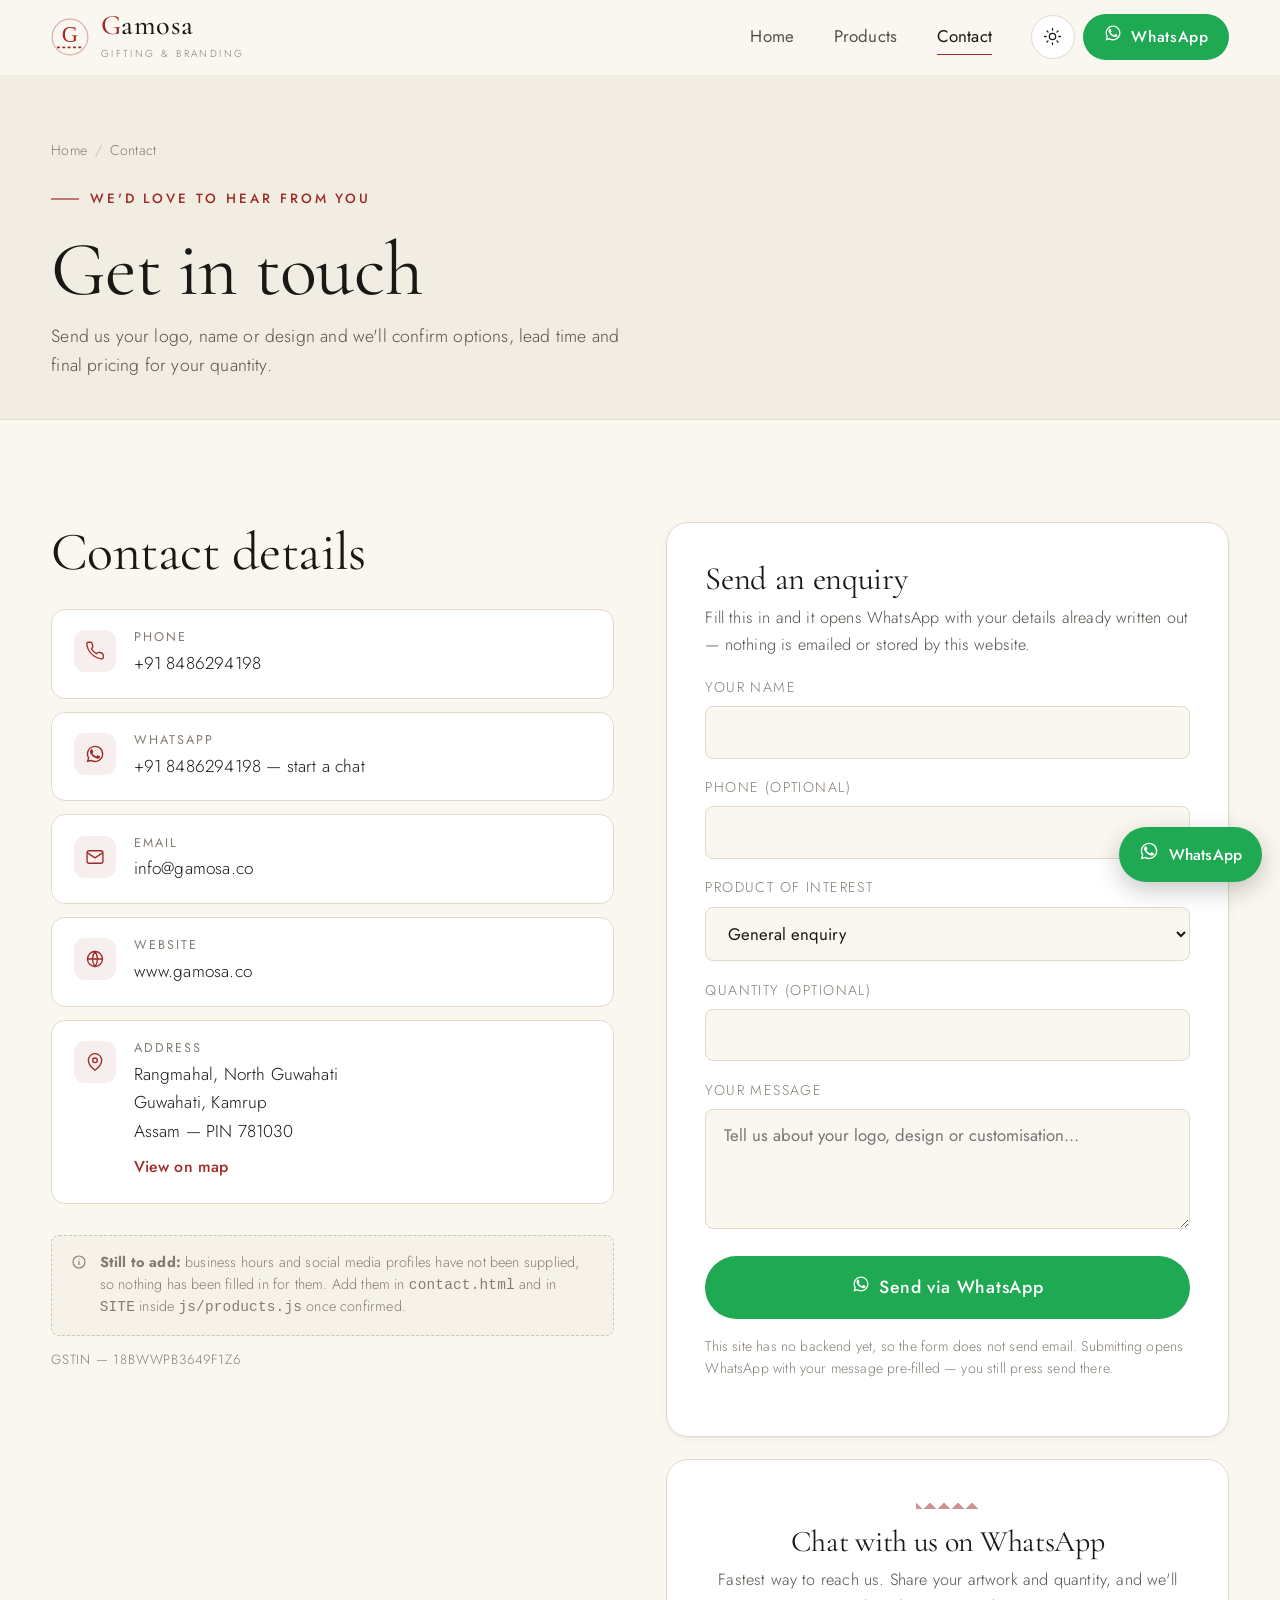
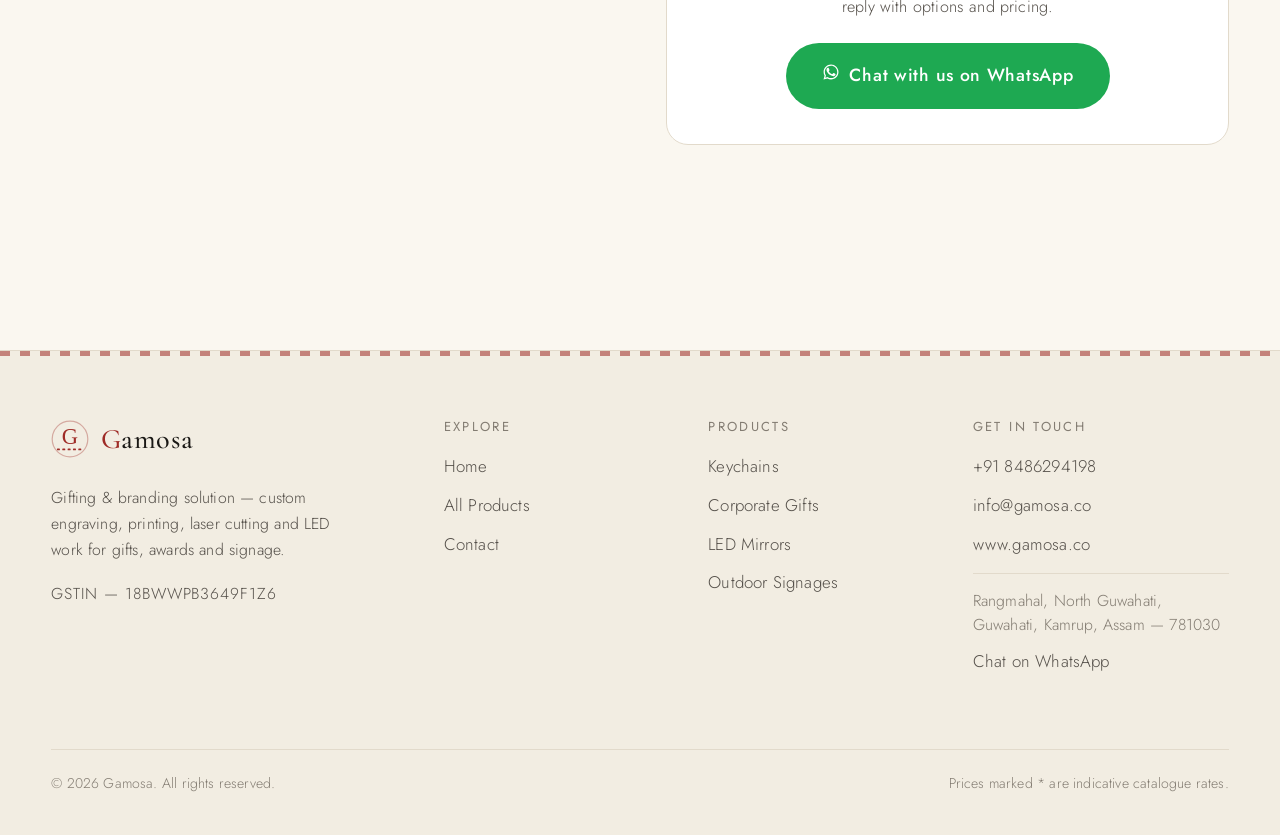
==== contact.html @ 013b4562 "Initial commit: Gamosa static website Static marketing site for Gamosa: home, products listing, prod" ====
<!DOCTYPE html>
<html lang="en" class="no-js">
<head>
<meta charset="utf-8">
<meta name="viewport" content="width=device-width, initial-scale=1, viewport-fit=cover">
<title>Contact Gamosa — North Guwahati, Assam | Order on WhatsApp</title>
<meta name="description" content="Contact Gamosa in Rangmahal, North Guwahati, Assam for custom gifting and branding — call +91 8486294198, email info@gamosa.co, or chat with us on WhatsApp for pricing and order details.">
<meta name="theme-color" content="#FAF7F0" media="(prefers-color-scheme: light)">
<meta name="theme-color" content="#121110" media="(prefers-color-scheme: dark)">
<link rel="canonical" href="https://www.gamosa.co/contact.html">

<meta property="og:type" content="website">
<meta property="og:site_name" content="Gamosa">
<meta property="og:title" content="Contact Gamosa — Order on WhatsApp">
<meta property="og:description" content="Call +91 8486294198, email info@gamosa.co, or chat with us on WhatsApp for custom gifting and branding orders.">
<meta property="og:url" content="https://www.gamosa.co/contact.html">
<meta property="og:image" content="https://www.gamosa.co/assets/images/branding/og-cover.svg">
<meta name="twitter:card" content="summary_large_image">
<meta name="twitter:title" content="Contact Gamosa — Order on WhatsApp">
<meta name="twitter:description" content="Call, email or WhatsApp Gamosa for custom gifting and branding orders.">

<link rel="icon" href="assets/images/branding/favicon.svg" type="image/svg+xml">
<link rel="preconnect" href="https://fonts.googleapis.com">
<link rel="preconnect" href="https://fonts.gstatic.com" crossorigin>
<link href="https://fonts.googleapis.com/css2?family=Cormorant+Garamond:ital,wght@0,300;0,400;0,500;0,600;1,400&family=Jost:wght@300;400;500&display=swap" rel="stylesheet">
<!-- Apply the saved theme before first paint to avoid a flash of the wrong palette -->
<script>
  try {
    var t = localStorage.getItem("gamosa-theme");
    if (!t) t = window.matchMedia("(prefers-color-scheme: dark)").matches ? "dark" : "light";
    document.documentElement.setAttribute("data-theme", t);
  } catch (e) { document.documentElement.setAttribute("data-theme", "light"); }
</script>
<link rel="stylesheet" href="css/style.css">
<link rel="stylesheet" href="css/animations.css">
<link rel="stylesheet" href="css/responsive.css">

<script type="application/ld+json">
{
  "@context": "https://schema.org",
  "@type": "LocalBusiness",
  "name": "Gamosa",
  "description": "Gifting and branding solution — custom engraving, printing, laser cutting and LED work for gifts, awards and signage.",
  "url": "https://www.gamosa.co/",
  "telephone": "+918486294198",
  "email": "info@gamosa.co",
  "founder": { "@type": "Person", "name": "Ujjal Moni Bordoloi" },
  "address": {
    "@type": "PostalAddress",
    "streetAddress": "Rangmahal, North Guwahati",
    "addressLocality": "Guwahati",
    "addressRegion": "Assam",
    "postalCode": "781030",
    "addressCountry": "IN"
  }
}
</script>
</head>
<body>
<a class="skip-link" href="#main">Skip to content</a>

<header class="site-header">
  <div class="container nav">
    <a class="brand" href="index.html" aria-label="Gamosa — home">
      <img class="brand__mark" src="assets/images/branding/logo.svg" alt="" width="38" height="38">
      <span>
        <span class="brand__name"><em>G</em>amosa</span>
        <span class="brand__tag">Gifting &amp; Branding</span>
      </span>
    </a>
    <nav class="nav__links" aria-label="Primary">
      <a href="index.html">Home</a>
      <a href="products.html">Products</a>
      <a href="contact.html" aria-current="page">Contact</a>
    </nav>
    <div class="nav__actions">
      <button type="button" class="icon-btn theme-toggle" aria-pressed="false" aria-label="Switch to dark mode"></button>
      <a class="btn btn--wa btn--sm btn--wa-desktop" href="https://wa.me/918486294198" data-wa>
        <span data-icon="whatsapp" aria-hidden="true"></span><span>WhatsApp</span>
      </a>
      <button type="button" class="icon-btn nav__burger" aria-expanded="false" aria-controls="mobile-menu" aria-label="Open menu">
        <span class="burger-bars" aria-hidden="true"><span></span><span></span><span></span></span>
      </button>
    </div>
  </div>
</header>

<div class="mobile-menu" id="mobile-menu" aria-hidden="true">
  <div class="mobile-menu__scrim"></div>
  <div class="mobile-menu__panel" role="dialog" aria-modal="true" aria-label="Site menu">
    <div class="mobile-menu__top">
      <span class="brand__name"><em>G</em>amosa</span>
      <button type="button" class="icon-btn mobile-menu__close" aria-label="Close menu">
        <span data-icon="close" aria-hidden="true"></span>
      </button>
    </div>
    <nav class="mobile-menu__links" aria-label="Mobile">
      <a href="index.html">Home</a>
      <a href="products.html">Products</a>
      <a href="contact.html" aria-current="page">Contact</a>
    </nav>
    <div class="mobile-menu__foot">
      <div class="weave weave--thin" aria-hidden="true"></div>
      <a class="btn btn--wa btn--block" href="https://wa.me/918486294198" data-wa>
        <span data-icon="whatsapp" aria-hidden="true"></span>Order on WhatsApp
      </a>
      <p class="muted">+91 8486294198<br>info@gamosa.co</p>
    </div>
  </div>
</div>

<main id="main">

  <section class="page-head">
    <div class="container page-enter">
      <nav class="breadcrumb" aria-label="Breadcrumb">
        <a href="index.html">Home</a>
        <span class="sep" aria-hidden="true">/</span>
        <span aria-current="page">Contact</span>
      </nav>
      <span class="eyebrow">We'd love to hear from you</span>
      <h1>Get in touch</h1>
      <p>Send us your logo, name or design and we'll confirm options, lead time and final pricing for your quantity.</p>
    </div>
  </section>

  <section class="section">
    <div class="container contact-grid">

      <!-- ------------------------------------------------ Details ----- -->
      <div data-reveal="left">
        <h2>Contact details</h2>
        <div class="contact-list">

          <div class="contact-item">
            <span class="contact-item__icon" data-icon="phone" aria-hidden="true"></span>
            <div>
              <h3>Phone</h3>
              <p><a href="tel:+918486294198">+91 8486294198</a></p>
            </div>
          </div>

          <div class="contact-item">
            <span class="contact-item__icon" data-icon="whatsapp" aria-hidden="true"></span>
            <div>
              <h3>WhatsApp</h3>
              <p><a href="https://wa.me/918486294198" data-wa>+91 8486294198 — start a chat</a></p>
            </div>
          </div>

          <div class="contact-item">
            <span class="contact-item__icon" data-icon="mail" aria-hidden="true"></span>
            <div>
              <h3>Email</h3>
              <p><a href="mailto:info@gamosa.co">info@gamosa.co</a></p>
            </div>
          </div>

          <div class="contact-item">
            <span class="contact-item__icon" data-icon="globe" aria-hidden="true"></span>
            <div>
              <h3>Website</h3>
              <p><a href="https://www.gamosa.co" target="_blank" rel="noopener">www.gamosa.co</a></p>
            </div>
          </div>

          <div class="contact-item">
            <span class="contact-item__icon" data-icon="pin" aria-hidden="true"></span>
            <div>
              <h3>Address</h3>
              <p>
                Rangmahal, North Guwahati<br>
                Guwahati, Kamrup<br>
                Assam — PIN 781030
              </p>
              <p style="margin-top:.4rem">
                <a class="text-link" href="https://www.google.com/maps/search/?api=1&amp;query=Rangmahal%2C%20North%20Guwahati%2C%20Kamrup%2C%20Assam%20781030"
                   target="_blank" rel="noopener">
                  View on map <span data-icon="arrow" aria-hidden="true"></span>
                </a>
              </p>
            </div>
          </div>

          <!-- <div class="contact-item">
            <span class="contact-item__icon" data-icon="clock" aria-hidden="true"></span>
            <div>
              <h3>Business hours</h3>
              <p class="pending">Not listed in the 2026 catalogue — please ask us on WhatsApp.</p>
            </div>
          </div> -->

        </div>

        <div class="placeholder-note">
          <span data-icon="info" aria-hidden="true"></span>
          <p>
            <strong>Still to add:</strong> business hours and social media profiles
            have not been supplied, so nothing has been filled in for them. Add them in
            <code>contact.html</code> and in <code>SITE</code> inside
            <code>js/products.js</code> once confirmed.
          </p>
        </div>

        <p class="footer__gst">GSTIN — 18BWWPB3649F1Z6</p>
      </div>

      <!-- ------------------------------------------------ Form -------- -->
      <div data-reveal="right">
        <div class="form-card">
          <h2>Send an enquiry</h2>
          <p>Fill this in and it opens WhatsApp with your details already written out — nothing is emailed or stored by this website.</p>

          <form id="enquiry-form" novalidate>
            <div class="field">
              <label for="f-name">Your name</label>
              <input type="text" id="f-name" name="name" autocomplete="name" required>
              <span class="error" id="f-name-error">Please enter your name.</span>
            </div>

            <div class="field">
              <label for="f-phone">Phone (optional)</label>
              <input type="tel" id="f-phone" name="phone" autocomplete="tel" inputmode="tel">
            </div>

            <div class="field">
              <label for="f-product">Product of interest</label>
              <select id="f-product" name="product">
                <option value="">General enquiry</option>
              </select>
            </div>

            <div class="field">
              <label for="f-qty">Quantity (optional)</label>
              <input type="text" id="f-qty" name="qty" inputmode="numeric">
            </div>

            <div class="field">
              <label for="f-message">Your message</label>
              <textarea id="f-message" name="message" required placeholder="Tell us about your logo, design or customisation…"></textarea>
              <span class="error" id="f-message-error">Please add a short message.</span>
            </div>

            <button type="submit" class="btn btn--wa btn--lg btn--block">
              <span data-icon="whatsapp" aria-hidden="true"></span>Send via WhatsApp
            </button>

            <p class="form-note" id="form-note" role="status" aria-live="polite">
              This site has no backend yet, so the form does not send email. Submitting
              opens WhatsApp with your message pre-filled — you still press send there.
            </p>
          </form>
        </div>

        <div class="wa-panel">
          <span class="motif" aria-hidden="true" style="margin:0 auto .9rem"></span>
          <h2>Chat with us on WhatsApp</h2>
          <p>Fastest way to reach us. Share your artwork and quantity, and we'll reply with options and pricing.</p>
          <a class="btn btn--wa btn--lg" href="https://wa.me/918486294198" data-wa>
            <span data-icon="whatsapp" aria-hidden="true"></span>Chat with us on WhatsApp
          </a>
        </div>
      </div>

    </div>
  </section>

</main>

<footer class="site-footer footer">
  <div class="weave" aria-hidden="true"></div>
  <div class="container footer__inner">
    <div class="footer__about">
      <a class="brand" href="index.html">
        <img class="brand__mark" src="assets/images/branding/logo.svg" alt="" width="38" height="38">
        <span class="brand__name"><em>G</em>amosa</span>
      </a>
      <p>Gifting &amp; branding solution — custom engraving, printing, laser cutting and LED work for gifts, awards and signage.</p>
      <p class="footer__gst">GSTIN — 18BWWPB3649F1Z6</p>
    </div>
    <div>
      <h4>Explore</h4>
      <ul class="footer__links">
        <li><a href="index.html">Home</a></li>
        <li><a href="products.html">All Products</a></li>
        <li><a href="contact.html">Contact</a></li>
      </ul>
    </div>
    <div>
      <h4>Products</h4>
      <ul class="footer__links">
        <li><a href="products.html?category=keychain">Keychains</a></li>
        <li><a href="products.html?category=corporate">Corporate Gifts</a></li>
        <li><a href="products.html?category=led-mirror">LED Mirrors</a></li>
        <li><a href="products.html?category=outdoor-signage">Outdoor Signages</a></li>
      </ul>
    </div>
    <div>
      <h4>Get in touch</h4>
      <ul class="footer__links">
        <li><a href="tel:+918486294198">+91 8486294198</a></li>
        <li><a href="mailto:info@gamosa.co">info@gamosa.co</a></li>
        <li><a href="https://www.gamosa.co" target="_blank" rel="noopener">www.gamosa.co</a></li>
        <li class="footer__address">Rangmahal, North Guwahati,<br>Guwahati, Kamrup, Assam — 781030</li>
        <li><a href="https://wa.me/918486294198" data-wa>Chat on WhatsApp</a></li>
      </ul>
    </div>
  </div>
  <div class="container">
    <div class="footer__bottom">
      <p>&copy; <span data-year>2026</span> Gamosa. All rights reserved.</p>
      <p>Prices marked * are indicative catalogue rates.</p>
    </div>
  </div>
</footer>

<a class="wa-float" href="https://wa.me/918486294198" data-wa aria-label="Chat with Gamosa on WhatsApp">
  <span data-icon="whatsapp" aria-hidden="true"></span><span>WhatsApp</span>
</a>

<script src="js/products.js"></script>
<script src="js/main.js"></script>
</body>
</html>
---- css/style.css ----
/* ==========================================================================
   Gamosa — Core stylesheet
   1.  Design tokens (light + dark)
   2.  Reset & base
   3.  Layout primitives
   4.  Gamosa-inspired decorative elements
   5.  Buttons & form controls
   6.  Header / navigation
   7.  Hero
   8.  Sections (featured, vision, why-us, categories, CTA)
   9.  Product cards & grid
   10. Products page toolbar
   11. Product detail page
   12. Contact page
   13. Footer
   14. Floating WhatsApp button
   15. Utilities
   ========================================================================== */

/* ---------------------------------------------- 1. Design tokens --------- */
:root {
  /* Light mode — ivory, charcoal, muted Assamese red */
  --bg:            #FAF7F0;
  --bg-alt:        #F2EDE2;
  --surface:       #FFFFFF;
  --surface-sunk:  #F6F2E9;
  --text:          #1A1815;
  --text-soft:     #55504A;
  --text-faint:    #837C72;
  --line:          #E2DACB;
  --line-strong:   #CFC5B2;

  --accent:        #9E2B26;   /* muted Assamese red */
  --accent-hover:  #7E211D;
  --accent-soft:   rgba(158, 43, 38, 0.08);
  --accent-ring:   rgba(158, 43, 38, 0.32);
  --gold:          #A98A50;
  --earth:         #8C7A61;

  --whatsapp:      #1EA952;
  --whatsapp-hover:#178B43;

  --shadow-sm: 0 1px 2px rgba(26, 24, 21, 0.05), 0 2px 8px rgba(26, 24, 21, 0.04);
  --shadow-md: 0 4px 12px rgba(26, 24, 21, 0.06), 0 12px 32px rgba(26, 24, 21, 0.07);
  --shadow-lg: 0 8px 24px rgba(26, 24, 21, 0.08), 0 24px 60px rgba(26, 24, 21, 0.10);

  --header-bg: rgba(250, 247, 240, 0.72);

  /* Typography */
  --font-display: "Cormorant Garamond", "Iowan Old Style", Georgia, "Times New Roman", serif;
  --font-body: "Jost", "Inter", -apple-system, BlinkMacSystemFont, "Segoe UI", Roboto, Helvetica, Arial, sans-serif;

  /* Rhythm */
  --radius-sm: 8px;
  --radius:    14px;
  --radius-lg: 22px;
  --pad-x: clamp(1rem, 4vw, 4.5rem);
  --section-y: clamp(3.5rem, 8vw, 7rem);
  --maxw: 1280px;

  --ease: cubic-bezier(0.22, 0.61, 0.36, 1);
  --dur: 0.45s;

  color-scheme: light;
}

[data-theme="dark"] {
  --bg:            #121110;
  --bg-alt:        #191715;
  --surface:       #1C1A18;
  --surface-sunk:  #211F1C;
  --text:          #F3EFE7;
  --text-soft:     #B5ADA1;
  --text-faint:    #8B837A;
  --line:          #2E2B27;
  --line-strong:   #413C36;

  --accent:        #D1615A;
  --accent-hover:  #E0766F;
  --accent-soft:   rgba(209, 97, 90, 0.12);
  --accent-ring:   rgba(209, 97, 90, 0.38);
  --gold:          #C5A469;
  --earth:         #A08D73;

  --whatsapp:      #25C463;
  --whatsapp-hover:#3FD378;

  --shadow-sm: 0 1px 2px rgba(0, 0, 0, 0.4);
  --shadow-md: 0 4px 12px rgba(0, 0, 0, 0.35), 0 12px 32px rgba(0, 0, 0, 0.35);
  --shadow-lg: 0 8px 24px rgba(0, 0, 0, 0.4), 0 24px 60px rgba(0, 0, 0, 0.45);

  --header-bg: rgba(18, 17, 16, 0.72);

  color-scheme: dark;
}

/* ---------------------------------------------- 2. Reset & base ---------- */
*,
*::before,
*::after { box-sizing: border-box; }

html {
  /* Base type scale. Everything below is in rem, so this one value sets the
     overall text size — and using a percentage keeps the visitor's own browser
     font-size setting intact. */
  font-size: 110%;
  -webkit-text-size-adjust: 100%;
  scroll-behavior: smooth;
  scroll-padding-top: 90px;
}

body {
  margin: 0;
  background: var(--bg);
  color: var(--text);
  font-family: var(--font-body);
  font-size: 1rem;
  line-height: 1.65;
  font-weight: 300;
  letter-spacing: 0.01em;
  overflow-x: hidden;
  -webkit-font-smoothing: antialiased;
  transition: background-color 0.4s var(--ease), color 0.4s var(--ease);
}

h1, h2, h3, h4 {
  font-family: var(--font-display);
  font-weight: 400;
  line-height: 1.12;
  letter-spacing: -0.01em;
  margin: 0 0 0.5em;
  color: var(--text);
}

h1 { font-size: clamp(2.6rem, 6vw, 4.6rem); }
h2 { font-size: clamp(2rem, 4.2vw, 3.2rem); }
h3 { font-size: clamp(1.25rem, 2vw, 1.6rem); }
h4 { font-size: 1.1rem; }

p { margin: 0 0 1rem; }

a {
  color: inherit;
  text-decoration: none;
  transition: color 0.25s var(--ease);
}

img {
  max-width: 100%;
  display: block;
}

ul { margin: 0; padding: 0; list-style: none; }

hr {
  border: 0;
  height: 1px;
  background: var(--line);
  margin: 2rem 0;
}

::selection {
  background: var(--accent);
  color: #fff;
}

/* Focus — always visible, never removed */
:focus-visible {
  outline: 2px solid var(--accent);
  outline-offset: 3px;
  border-radius: 4px;
}

.skip-link {
  position: absolute;
  left: 1rem;
  top: -100px;
  z-index: 200;
  background: var(--accent);
  color: #fff;
  padding: 0.7rem 1.2rem;
  border-radius: 0 0 var(--radius-sm) var(--radius-sm);
  font-size: 0.9rem;
  transition: top 0.25s var(--ease);
}
.skip-link:focus { top: 0; }

/* ---------------------------------------------- 3. Layout ---------------- */
.container {
  width: 100%;
  max-width: var(--maxw);
  margin: 0 auto;
  padding-inline: var(--pad-x);
}

.section { padding-block: var(--section-y); }
.section--alt { background: var(--bg-alt); }
.section--sunk { background: var(--surface-sunk); }

.section-head {
  max-width: 640px;
  margin-bottom: clamp(2rem, 4vw, 3.25rem);
}
.section-head--center {
  margin-inline: auto;
  text-align: center;
}

.eyebrow {
  display: inline-flex;
  align-items: center;
  gap: 0.6rem;
  font-size: 0.76rem;
  font-weight: 500;
  letter-spacing: 0.22em;
  text-transform: uppercase;
  color: var(--accent);
  margin-bottom: 1rem;
}
.eyebrow::before {
  content: "";
  width: 28px;
  height: 2px;
  background: var(--accent);
  opacity: 0.6;
}
.section-head--center .eyebrow::after {
  content: "";
  width: 28px;
  height: 2px;
  background: var(--accent);
  opacity: 0.6;
}

.section-head p {
  color: var(--text-soft);
  font-size: 1.02rem;
  max-width: 56ch;
}
.section-head--center p { margin-inline: auto; }

.section-foot {
  margin-top: clamp(2rem, 4vw, 3rem);
  display: flex;
  justify-content: center;
}

/* ------------------------- 4. Gamosa-inspired decorative elements -------- */
/* A thin woven red/white band — used sparingly as a divider or top rule. */
.weave {
  height: 6px;
  width: 100%;
  background-image:
    repeating-linear-gradient(90deg,
      var(--accent) 0 10px,
      transparent 10px 20px);
  opacity: 0.55;
  border-radius: 3px;
}
.weave--thin { height: 3px; opacity: 0.4; }

.weave-rule {
  display: flex;
  align-items: center;
  gap: 0.75rem;
  color: var(--accent);
}
.weave-rule::before,
.weave-rule::after {
  content: "";
  flex: 1;
  height: 2px;
  background-image: repeating-linear-gradient(90deg,
    currentColor 0 8px, transparent 8px 16px);
  opacity: 0.45;
}
.weave-rule .diamond {
  width: 9px;
  height: 9px;
  transform: rotate(45deg);
  background: currentColor;
  opacity: 0.7;
  flex: none;
}

/* Small geometric motif borrowed from gamosa end-panels */
.motif {
  display: block;
  width: 64px;
  height: 14px;
  background-image:
    linear-gradient(45deg, var(--accent) 25%, transparent 25%),
    linear-gradient(-45deg, var(--accent) 25%, transparent 25%);
  background-size: 14px 14px;
  opacity: 0.5;
}

/* ---------------------------------------------- 5. Buttons --------------- */
.btn {
  --btn-bg: var(--accent);
  --btn-fg: #fff;
  display: inline-flex;
  align-items: center;
  justify-content: center;
  gap: 0.55rem;
  min-height: 48px;
  padding: 0.85rem 1.6rem;
  border: 1px solid transparent;
  border-radius: 999px;
  background: var(--btn-bg);
  color: var(--btn-fg);
  font-family: var(--font-body);
  font-size: 0.97rem;
  font-weight: 500;
  letter-spacing: 0.04em;
  cursor: pointer;
  text-align: center;
  transition: transform 0.25s var(--ease), background-color 0.25s var(--ease),
              box-shadow 0.25s var(--ease), border-color 0.25s var(--ease),
              color 0.25s var(--ease);
}
.btn:hover {
  --btn-bg: var(--accent-hover);
  transform: translateY(-2px);
  box-shadow: var(--shadow-md);
}
.btn:active { transform: translateY(0); }

.btn--ghost {
  --btn-bg: transparent;
  --btn-fg: var(--text);
  border-color: var(--line-strong);
}
.btn--ghost:hover {
  --btn-bg: var(--accent-soft);
  --btn-fg: var(--accent);
  border-color: var(--accent);
}

.btn--wa {
  --btn-bg: var(--whatsapp);
  --btn-fg: #fff;
}
.btn--wa:hover { --btn-bg: var(--whatsapp-hover); }

.btn--sm {
  min-height: 42px;
  padding: 0.55rem 1.1rem;
  font-size: 0.88rem;
}
.btn--block { width: 100%; }
.btn--lg { min-height: 54px; padding: 1rem 2rem; font-size: 1rem; }

.btn svg { width: 18px; height: 18px; flex: none; }

.btn-row {
  display: flex;
  flex-wrap: wrap;
  gap: 0.85rem;
}
.btn-row--center { justify-content: center; }

.text-link {
  display: inline-flex;
  align-items: center;
  gap: 0.4rem;
  font-size: 0.9rem;
  font-weight: 500;
  color: var(--accent);
  border-bottom: 1px solid transparent;
  padding-bottom: 2px;
}
.text-link:hover { border-bottom-color: var(--accent); }
.text-link .arrow { transition: transform 0.25s var(--ease); }
.text-link:hover .arrow { transform: translateX(4px); }

/* ---------------------------------------------- 6. Header / nav ---------- */
.site-header {
  position: sticky;
  top: 0;
  z-index: 100;
  background: transparent;
  border-bottom: 1px solid transparent;
  transition: background-color 0.35s var(--ease), border-color 0.35s var(--ease),
              backdrop-filter 0.35s var(--ease), box-shadow 0.35s var(--ease);
}
.site-header.is-stuck {
  background: var(--header-bg);
  -webkit-backdrop-filter: saturate(180%) blur(16px);
  backdrop-filter: saturate(180%) blur(16px);
  border-bottom-color: var(--line);
  box-shadow: var(--shadow-sm);
}

.nav {
  display: flex;
  align-items: center;
  gap: 1.25rem;
  min-height: 74px;
}

.brand {
  display: inline-flex;
  align-items: center;
  gap: 0.65rem;
  margin-right: auto;
}
.brand__mark {
  width: 38px;
  height: 38px;
  flex: none;
}
.brand__name {
  font-family: var(--font-display);
  font-size: 1.6rem;
  font-weight: 500;
  letter-spacing: 0.02em;
  line-height: 1;
}
.brand__name em {
  font-style: normal;
  color: var(--accent);
}
.brand__tag {
  display: block;
  font-family: var(--font-body);
  font-size: 0.58rem;
  letter-spacing: 0.24em;
  text-transform: uppercase;
  color: var(--text-faint);
  margin-top: 3px;
}

.nav__links {
  display: flex;
  align-items: center;
  gap: 0.35rem;
}
.nav__links a {
  position: relative;
  display: inline-block;
  padding: 0.5rem 0.95rem;
  font-size: 0.96rem;
  font-weight: 400;
  color: var(--text-soft);
  border-radius: 999px;
}
.nav__links a::after {
  content: "";
  position: absolute;
  left: 0.95rem;
  right: 0.95rem;
  bottom: 0.25rem;
  height: 1.5px;
  background: var(--accent);
  transform: scaleX(0);
  transform-origin: left;
  transition: transform 0.3s var(--ease);
}
.nav__links a:hover { color: var(--text); }
.nav__links a:hover::after,
.nav__links a[aria-current="page"]::after { transform: scaleX(1); }
.nav__links a[aria-current="page"] { color: var(--text); }

.nav__actions {
  display: flex;
  align-items: center;
  gap: 0.5rem;
}

.icon-btn {
  display: inline-flex;
  align-items: center;
  justify-content: center;
  width: 44px;
  height: 44px;
  border: 1px solid var(--line);
  background: var(--surface);
  color: var(--text);
  border-radius: 50%;
  cursor: pointer;
  transition: border-color 0.25s var(--ease), color 0.25s var(--ease),
              background-color 0.25s var(--ease), transform 0.25s var(--ease);
}
.icon-btn:hover {
  border-color: var(--accent);
  color: var(--accent);
  transform: translateY(-1px);
}
.icon-btn svg { width: 19px; height: 19px; }

/* Theme toggle icon swap */
.theme-toggle .icon-moon { display: none; }
[data-theme="dark"] .theme-toggle .icon-sun { display: none; }
[data-theme="dark"] .theme-toggle .icon-moon { display: block; }

/* Hamburger */
.nav__burger { display: none; }
.burger-bars {
  position: relative;
  width: 20px;
  height: 14px;
}
.burger-bars span {
  position: absolute;
  left: 0;
  width: 100%;
  height: 1.6px;
  background: currentColor;
  border-radius: 2px;
  transition: transform 0.35s var(--ease), opacity 0.2s var(--ease);
}
.burger-bars span:nth-child(1) { top: 0; }
.burger-bars span:nth-child(2) { top: 6.2px; }
.burger-bars span:nth-child(3) { top: 12.4px; }
[aria-expanded="true"] .burger-bars span:nth-child(1) { transform: translateY(6.2px) rotate(45deg); }
[aria-expanded="true"] .burger-bars span:nth-child(2) { opacity: 0; }
[aria-expanded="true"] .burger-bars span:nth-child(3) { transform: translateY(-6.2px) rotate(-45deg); }

/* Mobile drawer */
.mobile-menu {
  position: fixed;
  inset: 0;
  z-index: 110;
  visibility: hidden;
  pointer-events: none;
}
.mobile-menu__scrim {
  position: absolute;
  inset: 0;
  background: rgba(10, 9, 8, 0.45);
  opacity: 0;
  transition: opacity 0.35s var(--ease);
  -webkit-backdrop-filter: blur(2px);
  backdrop-filter: blur(2px);
}
.mobile-menu__panel {
  position: absolute;
  top: 0;
  right: 0;
  height: 100%;
  width: min(86vw, 340px);
  background: var(--surface);
  border-left: 1px solid var(--line);
  padding: 1.25rem 1.5rem 2rem;
  display: flex;
  flex-direction: column;
  transform: translateX(100%);
  transition: transform 0.4s var(--ease);
  overflow-y: auto;
}
.mobile-menu.is-open {
  visibility: visible;
  pointer-events: auto;
}
.mobile-menu.is-open .mobile-menu__scrim { opacity: 1; }
.mobile-menu.is-open .mobile-menu__panel { transform: translateX(0); }

.mobile-menu__top {
  display: flex;
  align-items: center;
  justify-content: space-between;
  margin-bottom: 1.5rem;
}
.mobile-menu__links { display: flex; flex-direction: column; }
.mobile-menu__links a {
  padding: 0.95rem 0;
  font-family: var(--font-display);
  font-size: 1.55rem;
  border-bottom: 1px solid var(--line);
  opacity: 0;
  transform: translateY(10px);
}
.mobile-menu.is-open .mobile-menu__links a {
  animation: menuItemIn 0.45s var(--ease) forwards;
}
.mobile-menu.is-open .mobile-menu__links a:nth-child(1) { animation-delay: 0.08s; }
.mobile-menu.is-open .mobile-menu__links a:nth-child(2) { animation-delay: 0.14s; }
.mobile-menu.is-open .mobile-menu__links a:nth-child(3) { animation-delay: 0.20s; }
.mobile-menu__links a[aria-current="page"] { color: var(--accent); }

.mobile-menu__foot {
  margin-top: auto;
  padding-top: 2rem;
  display: grid;
  gap: 0.75rem;
}
.mobile-menu__foot .muted {
  font-size: 0.82rem;
  color: var(--text-faint);
}

body.no-scroll { overflow: hidden; }

/* ---------------------------------------------- 7. Hero ------------------ */
.hero {
  position: relative;
  padding-block: clamp(3rem, 7vw, 6rem) clamp(3.5rem, 8vw, 7rem);
  overflow: hidden;
}
.hero::before {
  /* very soft warm glow, no pattern */
  content: "";
  position: absolute;
  top: -20%;
  right: -10%;
  width: 60vw;
  height: 60vw;
  max-width: 760px;
  max-height: 760px;
  background: radial-gradient(circle, var(--accent-soft) 0%, transparent 65%);
  pointer-events: none;
}
.hero__inner {
  position: relative;
  display: grid;
  grid-template-columns: 1.05fr 0.95fr;
  gap: clamp(2rem, 5vw, 4.5rem);
  align-items: center;
}
.hero__title {
  margin-bottom: 1.25rem;
}
.hero__title .line { display: block; }
.hero__title .accent {
  color: var(--accent);
  font-style: italic;
}
.hero__lead {
  font-size: clamp(1rem, 1.6vw, 1.12rem);
  color: var(--text-soft);
  max-width: 48ch;
  margin-bottom: 1.1rem;
}
.hero__meta {
  display: flex;
  flex-wrap: wrap;
  gap: 1.5rem;
  margin-top: 2.5rem;
  padding-top: 1.75rem;
  border-top: 1px solid var(--line);
}
.hero__meta div { min-width: 96px; }
.hero__meta strong {
  display: block;
  font-family: var(--font-display);
  font-size: 1.85rem;
  font-weight: 500;
  line-height: 1.1;
}
.hero__meta span {
  font-size: 0.72rem;
  letter-spacing: 0.16em;
  text-transform: uppercase;
  color: var(--text-faint);
}

.hero__media {
  position: relative;
}
.hero__collage {
  display: grid;
  grid-template-columns: 1fr 1fr;
  grid-template-rows: auto auto;
  gap: 0.9rem;
}
.hero__collage figure {
  margin: 0;
  border-radius: var(--radius-lg);
  overflow: hidden;
  background: var(--surface);
  border: 1px solid var(--line);
  box-shadow: var(--shadow-md);
}
.hero__collage figure:nth-child(1) { grid-row: span 2; }
.hero__collage img {
  width: 100%;
  height: 100%;
  object-fit: cover;
  aspect-ratio: 1 / 1;
}
.hero__collage figure:nth-child(1) img { aspect-ratio: 3 / 4; }

.hero__badge {
  position: absolute;
  left: -14px;
  bottom: 18px;
  background: var(--surface);
  border: 1px solid var(--line);
  border-radius: var(--radius);
  padding: 0.8rem 1.1rem;
  box-shadow: var(--shadow-lg);
  display: flex;
  align-items: center;
  gap: 0.7rem;
  max-width: 260px;
}
.hero__badge .motif { width: 26px; height: 26px; background-size: 13px 13px; flex: none; }
.hero__badge p {
  margin: 0;
  font-size: 0.8rem;
  line-height: 1.4;
  color: var(--text-soft);
}

/* ---------------------------------------------- 8. Sections -------------- */
/* Categories */
.cat-grid {
  display: grid;
  grid-template-columns: repeat(auto-fill, minmax(230px, 1fr));
  gap: 1rem;
}
.cat-card {
  position: relative;
  display: flex;
  flex-direction: column;
  justify-content: space-between;
  gap: 1.75rem;
  min-height: 170px;
  padding: 1.4rem;
  background: var(--surface);
  border: 1px solid var(--line);
  border-radius: var(--radius);
  overflow: hidden;
  transition: transform 0.35s var(--ease), border-color 0.35s var(--ease),
              box-shadow 0.35s var(--ease);
}
.cat-card::after {
  content: "";
  position: absolute;
  inset: auto 0 0 0;
  height: 3px;
  background-image: repeating-linear-gradient(90deg,
    var(--accent) 0 8px, transparent 8px 16px);
  opacity: 0;
  transition: opacity 0.35s var(--ease);
}
.cat-card:hover {
  transform: translateY(-4px);
  border-color: var(--line-strong);
  box-shadow: var(--shadow-md);
}
.cat-card:hover::after { opacity: 0.7; }
.cat-card__icon {
  width: 38px;
  height: 38px;
  color: var(--accent);
}
.cat-card h3 {
  margin: 0;
  font-size: 1.32rem;
}
.cat-card__count {
  font-size: 0.78rem;
  letter-spacing: 0.12em;
  text-transform: uppercase;
  color: var(--text-faint);
}

/* Vision / founder note */
.vision {
  position: relative;
  background: var(--surface);
  border-block: 1px solid var(--line);
}
.vision__inner {
  display: grid;
  grid-template-columns: 0.8fr 1.2fr;
  gap: clamp(2rem, 5vw, 4.5rem);
  align-items: center;
}
.vision__portrait {
  position: relative;
  margin: 0;
  border-radius: var(--radius-lg);
  overflow: hidden;
  border: 1px solid var(--line);
  background: var(--surface-sunk);
  aspect-ratio: 4 / 5;
  box-shadow: var(--shadow-md);
}
.vision__portrait img {
  width: 100%;
  height: 100%;
  object-fit: cover;
  object-position: center 45%;
  transition: transform 0.9s var(--ease);
}
.vision__portrait:hover img { transform: scale(1.03); }
/* thin woven band along the foot of the portrait */
.vision__portrait::after {
  content: "";
  position: absolute;
  left: 0;
  right: 0;
  bottom: 0;
  height: 6px;
  background-image: repeating-linear-gradient(90deg,
    var(--accent) 0 10px, transparent 10px 20px);
  opacity: 0.75;
}

.vision__quote {
  position: relative;
  padding-left: clamp(1.25rem, 3vw, 2.25rem);
}
.vision__quote::before {
  /* subtle gamosa-style woven vertical border */
  content: "";
  position: absolute;
  left: 0;
  top: 4px;
  bottom: 4px;
  width: 4px;
  border-radius: 2px;
  background-image: repeating-linear-gradient(180deg,
    var(--accent) 0 10px, transparent 10px 20px);
  opacity: 0.5;
}
.vision__quote blockquote {
  margin: 0 0 1.5rem;
  font-family: var(--font-display);
  font-size: clamp(1.5rem, 3vw, 2.2rem);
  line-height: 1.3;
  font-style: italic;
  color: var(--text);
}
.vision__quote p {
  color: var(--text-soft);
  max-width: 62ch;
}
.vision__sign {
  margin-top: 1.75rem;
  display: flex;
  align-items: center;
  gap: 0.9rem;
}
.vision__sign strong {
  font-family: var(--font-display);
  font-size: 1.15rem;
  font-weight: 500;
}
.vision__sign span {
  font-size: 0.75rem;
  letter-spacing: 0.14em;
  text-transform: uppercase;
  color: var(--text-faint);
}

.placeholder-note {
  display: flex;
  gap: 0.7rem;
  align-items: flex-start;
  margin-top: 1.75rem;
  padding: 0.9rem 1.1rem;
  border: 1px dashed var(--line-strong);
  border-radius: var(--radius-sm);
  background: var(--surface-sunk);
  font-size: 0.82rem;
  line-height: 1.5;
  color: var(--text-faint);
}
.placeholder-note svg { width: 16px; height: 16px; flex: none; margin-top: 2px; }
.placeholder-note p { margin: 0; }

/* Why choose us */
.why-grid {
  display: grid;
  grid-template-columns: repeat(auto-fit, minmax(250px, 1fr));
  gap: 1rem;
}
.why-card {
  padding: 1.75rem 1.5rem;
  background: var(--surface);
  border: 1px solid var(--line);
  border-radius: var(--radius);
  transition: transform 0.35s var(--ease), box-shadow 0.35s var(--ease);
}
.why-card:hover { transform: translateY(-4px); box-shadow: var(--shadow-md); }
.why-card__icon {
  display: grid;
  place-items: center;
  width: 46px;
  height: 46px;
  border-radius: 12px;
  background: var(--accent-soft);
  color: var(--accent);
  margin-bottom: 1.1rem;
}
.why-card__icon svg { width: 22px; height: 22px; }
.why-card h3 { font-size: 1.22rem; margin-bottom: 0.4rem; }
.why-card p {
  margin: 0;
  font-size: 0.92rem;
  color: var(--text-soft);
}

/* CTA band */
.cta {
  position: relative;
  text-align: center;
  background: var(--surface);
  border: 1px solid var(--line);
  border-radius: var(--radius-lg);
  padding: clamp(2.5rem, 6vw, 4.5rem) clamp(1.25rem, 5vw, 4rem);
  overflow: hidden;
  box-shadow: var(--shadow-sm);
}
.cta::before,
.cta::after {
  content: "";
  position: absolute;
  left: 0;
  right: 0;
  height: 6px;
  background-image: repeating-linear-gradient(90deg,
    var(--accent) 0 10px, transparent 10px 20px);
  opacity: 0.45;
}
.cta::before { top: 0; }
.cta::after { bottom: 0; }
.cta h2 { margin-bottom: 0.75rem; }
.cta p {
  color: var(--text-soft);
  max-width: 54ch;
  margin-inline: auto;
  margin-bottom: 2rem;
}

/* ---------------------------------------------- 9. Product cards --------- */
.product-grid {
  display: grid;
  grid-template-columns: repeat(4, minmax(0, 1fr));
  gap: clamp(1rem, 2vw, 1.5rem);
}
.product-grid--3 { grid-template-columns: repeat(3, minmax(0, 1fr)); }

.product-card {
  display: flex;
  flex-direction: column;
  background: var(--surface);
  border: 1px solid var(--line);
  border-radius: var(--radius);
  overflow: hidden;
  transition: transform 0.35s var(--ease), box-shadow 0.35s var(--ease),
              border-color 0.35s var(--ease);
}
.product-card:hover {
  transform: translateY(-5px);
  border-color: var(--line-strong);
  box-shadow: var(--shadow-md);
}
.product-card:focus-within {
  border-color: var(--accent);
}

.product-card__media {
  position: relative;
  display: block;
  overflow: hidden;
  background: var(--surface-sunk);
}
.product-card__media img {
  width: 100%;
  aspect-ratio: 1 / 1;
  object-fit: cover;
  transition: transform 0.7s var(--ease);
}
.product-card:hover .product-card__media img { transform: scale(1.06); }

.product-card__tag {
  position: absolute;
  top: 0.75rem;
  left: 0.75rem;
  padding: 0.3rem 0.7rem;
  border-radius: 999px;
  background: var(--header-bg);
  -webkit-backdrop-filter: blur(8px);
  backdrop-filter: blur(8px);
  border: 1px solid var(--line);
  font-size: 0.71rem;
  letter-spacing: 0.13em;
  text-transform: uppercase;
  color: var(--text-soft);
}

.product-card__body {
  display: flex;
  flex-direction: column;
  flex: 1;
  padding: 1.1rem 1.15rem 1.25rem;
  gap: 0.55rem;
}
.product-card__title {
  display: flex;
  align-items: flex-start;
  justify-content: space-between;
  gap: 0.75rem;
}
.product-card__title h3 {
  margin: 0;
  font-size: 1.18rem;
  line-height: 1.22;
}
.product-card__title a:hover { color: var(--accent); }

.price {
  flex: none;
  font-family: var(--font-body);
  font-size: 0.94rem;
  font-weight: 500;
  letter-spacing: 0.02em;
  color: var(--accent);
  white-space: nowrap;
}
.price small {
  display: block;
  font-size: 0.71rem;
  font-weight: 300;
  letter-spacing: 0.1em;
  text-transform: uppercase;
  color: var(--text-faint);
}

.product-card__desc {
  margin: 0;
  font-size: 0.93rem;
  line-height: 1.55;
  color: var(--text-soft);
  display: -webkit-box;
  -webkit-line-clamp: 3;
  -webkit-box-orient: vertical;
  overflow: hidden;
}
.product-card__actions {
  margin-top: auto;
  padding-top: 0.9rem;
  display: grid;
  grid-template-columns: 1fr auto;
  gap: 0.5rem;
  align-items: center;
}

/* ---------------------------------------------- 10. Products toolbar ----- */
.page-head {
  padding-block: clamp(2.5rem, 5vw, 4rem) clamp(1.5rem, 3vw, 2.25rem);
  background: var(--bg-alt);
  border-bottom: 1px solid var(--line);
}
.page-head h1 { margin-bottom: 0.5rem; }
.page-head p { color: var(--text-soft); max-width: 60ch; margin: 0; }

.breadcrumb {
  display: flex;
  flex-wrap: wrap;
  align-items: center;
  gap: 0.45rem;
  font-size: 0.8rem;
  color: var(--text-faint);
  margin-bottom: 1rem;
}
.breadcrumb a:hover { color: var(--accent); }
.breadcrumb .sep { opacity: 0.5; }

.toolbar {
  position: sticky;
  top: 74px;
  z-index: 40;
  background: var(--header-bg);
  -webkit-backdrop-filter: saturate(180%) blur(14px);
  backdrop-filter: saturate(180%) blur(14px);
  border-bottom: 1px solid var(--line);
  padding-block: 0.9rem;
}
.toolbar__row {
  display: flex;
  align-items: center;
  gap: 0.75rem;
  flex-wrap: wrap;
}

.search {
  position: relative;
  flex: 1 1 260px;
  min-width: 0;
}
.search svg {
  position: absolute;
  left: 0.95rem;
  top: 50%;
  transform: translateY(-50%);
  width: 17px;
  height: 17px;
  color: var(--text-faint);
  pointer-events: none;
}
.search input {
  width: 100%;
  min-height: 46px;
  padding: 0.7rem 2.6rem 0.7rem 2.65rem;
  border: 1px solid var(--line);
  border-radius: 999px;
  background: var(--surface);
  color: var(--text);
  font-family: var(--font-body);
  font-size: 0.92rem;
  transition: border-color 0.25s var(--ease), box-shadow 0.25s var(--ease);
}
.search input::placeholder { color: var(--text-faint); }
.search input:focus {
  outline: none;
  border-color: var(--accent);
  box-shadow: 0 0 0 3px var(--accent-ring);
}
.search__clear {
  position: absolute;
  right: 0.5rem;
  top: 50%;
  transform: translateY(-50%);
  width: 32px;
  height: 32px;
  border: 0;
  border-radius: 50%;
  background: transparent;
  color: var(--text-faint);
  cursor: pointer;
  display: none;
  align-items: center;
  justify-content: center;
}
.search__clear.is-visible { display: flex; }
.search__clear:hover { color: var(--accent); background: var(--accent-soft); }

.select {
  position: relative;
  flex: none;
}
.select select {
  appearance: none;
  -webkit-appearance: none;
  min-height: 46px;
  padding: 0.7rem 2.6rem 0.7rem 1.1rem;
  border: 1px solid var(--line);
  border-radius: 999px;
  background: var(--surface);
  color: var(--text);
  font-family: var(--font-body);
  font-size: 0.9rem;
  cursor: pointer;
  transition: border-color 0.25s var(--ease);
}
.select select:focus {
  outline: none;
  border-color: var(--accent);
  box-shadow: 0 0 0 3px var(--accent-ring);
}
.select svg {
  position: absolute;
  right: 1rem;
  top: 50%;
  transform: translateY(-50%);
  width: 14px;
  height: 14px;
  pointer-events: none;
  color: var(--text-faint);
}

.chips {
  display: flex;
  gap: 0.45rem;
  overflow-x: auto;
  padding-bottom: 0.25rem;
  scrollbar-width: thin;
}
.chips::-webkit-scrollbar { height: 4px; }
.chips::-webkit-scrollbar-thumb { background: var(--line-strong); border-radius: 2px; }
.chip {
  flex: none;
  min-height: 38px;
  padding: 0.45rem 1rem;
  border: 1px solid var(--line);
  border-radius: 999px;
  background: var(--surface);
  color: var(--text-soft);
  font-family: var(--font-body);
  font-size: 0.88rem;
  white-space: nowrap;
  cursor: pointer;
  transition: all 0.25s var(--ease);
}
.chip:hover { border-color: var(--accent); color: var(--accent); }
.chip.is-active {
  background: var(--accent);
  border-color: var(--accent);
  color: #fff;
}

.results-bar {
  display: flex;
  align-items: center;
  justify-content: space-between;
  flex-wrap: wrap;
  gap: 0.75rem;
  margin-bottom: 1.5rem;
  font-size: 0.86rem;
  color: var(--text-faint);
}

.empty-state {
  text-align: center;
  padding: clamp(3rem, 8vw, 5rem) 1rem;
  border: 1px dashed var(--line-strong);
  border-radius: var(--radius);
}
.empty-state h3 { margin-bottom: 0.4rem; }
.empty-state p { color: var(--text-soft); margin-bottom: 1.5rem; }

/* ---------------------------------------------- 11. Product detail ------- */
.detail {
  display: grid;
  grid-template-columns: 1.05fr 0.95fr;
  gap: clamp(2rem, 5vw, 4rem);
  align-items: start;
  padding-block: clamp(2rem, 4vw, 3.5rem);
}
.gallery { position: sticky; top: 100px; }
.gallery__main {
  border: 1px solid var(--line);
  border-radius: var(--radius-lg);
  overflow: hidden;
  background: var(--surface-sunk);
}
.gallery__main img {
  width: 100%;
  aspect-ratio: 1 / 1;
  object-fit: cover;
  transition: transform 0.6s var(--ease);
}
.gallery__main:hover img { transform: scale(1.03); }
.gallery__thumbs {
  display: flex;
  gap: 0.6rem;
  margin-top: 0.7rem;
  flex-wrap: wrap;
}
.gallery__thumbs button {
  width: 76px;
  height: 76px;
  padding: 0;
  border: 1px solid var(--line);
  border-radius: var(--radius-sm);
  overflow: hidden;
  background: var(--surface-sunk);
  cursor: pointer;
  transition: border-color 0.25s var(--ease);
}
.gallery__thumbs button.is-active { border-color: var(--accent); }
.gallery__thumbs img { width: 100%; height: 100%; object-fit: cover; }

.detail__info h1 {
  font-size: clamp(2rem, 4vw, 3rem);
  margin-bottom: 0.65rem;
}
.detail__price {
  font-family: var(--font-display);
  font-size: clamp(1.75rem, 3vw, 2.4rem);
  color: var(--accent);
  line-height: 1;
  margin-bottom: 0.35rem;
}
.detail__price .unit {
  font-family: var(--font-body);
  font-size: 0.8rem;
  letter-spacing: 0.1em;
  text-transform: uppercase;
  color: var(--text-faint);
  margin-left: 0.5rem;
}
.detail__desc {
  font-size: 1.02rem;
  color: var(--text-soft);
  margin-block: 1.25rem;
}
.detail__actions {
  display: flex;
  flex-wrap: wrap;
  gap: 0.75rem;
  margin-block: 1.75rem;
}

.spec-block { margin-top: 1.75rem; }
.spec-block h2 {
  font-size: 1.05rem;
  font-family: var(--font-body);
  font-weight: 500;
  letter-spacing: 0.14em;
  text-transform: uppercase;
  color: var(--text-faint);
  margin-bottom: 0.9rem;
}
.spec-list li {
  position: relative;
  padding: 0.7rem 0 0.7rem 1.6rem;
  border-bottom: 1px solid var(--line);
  font-size: 0.94rem;
  color: var(--text-soft);
}
.spec-list li::before {
  content: "";
  position: absolute;
  left: 0;
  top: 1.25rem;
  width: 7px;
  height: 7px;
  transform: rotate(45deg);
  background: var(--accent);
  opacity: 0.7;
}
.variant-list {
  display: flex;
  flex-wrap: wrap;
  gap: 0.5rem;
}
.variant-list li {
  padding: 0.45rem 0.9rem;
  border: 1px solid var(--line);
  border-radius: 999px;
  font-size: 0.85rem;
  color: var(--text-soft);
  background: var(--surface);
}

.note-line {
  margin-top: 1.5rem;
  font-size: 0.8rem;
  line-height: 1.55;
  color: var(--text-faint);
  padding-top: 1rem;
  border-top: 1px solid var(--line);
}

/* ---------------------------------------------- 12. Contact -------------- */
.contact-grid {
  display: grid;
  grid-template-columns: 1fr 1fr;
  gap: clamp(1.5rem, 4vw, 3.5rem);
  align-items: start;
}
.contact-list { display: grid; gap: 0.75rem; }
.contact-item {
  display: flex;
  gap: 1rem;
  padding: 1.15rem 1.25rem;
  background: var(--surface);
  border: 1px solid var(--line);
  border-radius: var(--radius);
  transition: border-color 0.3s var(--ease), transform 0.3s var(--ease);
}
.contact-item:hover { border-color: var(--line-strong); transform: translateY(-2px); }
.contact-item__icon {
  display: grid;
  place-items: center;
  width: 42px;
  height: 42px;
  flex: none;
  border-radius: 11px;
  background: var(--accent-soft);
  color: var(--accent);
}
.contact-item__icon svg { width: 20px; height: 20px; }
.contact-item h3 {
  font-family: var(--font-body);
  font-size: 0.72rem;
  letter-spacing: 0.16em;
  text-transform: uppercase;
  color: var(--text-faint);
  margin-bottom: 0.25rem;
}
.contact-item p { margin: 0; font-size: 0.98rem; }
.contact-item a:hover { color: var(--accent); }
.contact-item .pending {
  font-size: 0.88rem;
  color: var(--text-faint);
  font-style: italic;
}

.form-card {
  background: var(--surface);
  border: 1px solid var(--line);
  border-radius: var(--radius-lg);
  padding: clamp(1.5rem, 3vw, 2.25rem);
  box-shadow: var(--shadow-sm);
}
.form-card h2 { font-size: 1.85rem; margin-bottom: 0.4rem; }
.form-card > p { color: var(--text-soft); font-size: 0.92rem; }

.field { margin-bottom: 1rem; }
.field label {
  display: block;
  font-size: 0.8rem;
  letter-spacing: 0.1em;
  text-transform: uppercase;
  color: var(--text-faint);
  margin-bottom: 0.4rem;
}
.field input,
.field textarea,
.field select {
  width: 100%;
  min-height: 48px;
  padding: 0.75rem 1rem;
  border: 1px solid var(--line);
  border-radius: var(--radius-sm);
  background: var(--bg);
  color: var(--text);
  font-family: var(--font-body);
  font-size: 0.95rem;
  transition: border-color 0.25s var(--ease), box-shadow 0.25s var(--ease);
}
.field textarea { min-height: 120px; resize: vertical; }
.field input:focus,
.field textarea:focus,
.field select:focus {
  outline: none;
  border-color: var(--accent);
  box-shadow: 0 0 0 3px var(--accent-ring);
}
.field .error {
  display: none;
  margin-top: 0.35rem;
  font-size: 0.8rem;
  color: var(--accent);
}
.field.has-error input,
.field.has-error textarea { border-color: var(--accent); }
.field.has-error .error { display: block; }

.form-note {
  margin-top: 1rem;
  font-size: 0.8rem;
  color: var(--text-faint);
  line-height: 1.55;
}

.wa-panel {
  margin-top: 1.25rem;
  padding: clamp(1.5rem, 3vw, 2rem);
  border-radius: var(--radius-lg);
  background: var(--surface);
  border: 1px solid var(--line);
  text-align: center;
}
.wa-panel h2 { font-size: 1.7rem; margin-bottom: 0.5rem; }
.wa-panel p { color: var(--text-soft); font-size: 0.92rem; margin-bottom: 1.25rem; }

/* ---------------------------------------------- 13. Footer --------------- */
.site-footer {
  background: var(--bg-alt);
  border-top: 1px solid var(--line);
  margin-top: var(--section-y);
}
.site-footer .weave { border-radius: 0; height: 5px; }
.footer__inner {
  display: grid;
  grid-template-columns: 1.6fr 1fr 1fr 1.2fr;
  gap: clamp(1.5rem, 4vw, 3rem);
  padding-block: clamp(2.5rem, 5vw, 4rem);
}
.footer__about p {
  color: var(--text-soft);
  font-size: 0.9rem;
  max-width: 34ch;
  margin-top: 1rem;
}
.footer__gst {
  font-size: 0.76rem;
  color: var(--text-faint);
  letter-spacing: 0.06em;
  margin-top: 0.75rem;
}
.footer h4 {
  font-family: var(--font-body);
  font-size: 0.74rem;
  letter-spacing: 0.18em;
  text-transform: uppercase;
  color: var(--text-faint);
  margin-bottom: 1rem;
}
.footer__links li { margin-bottom: 0.55rem; }
.footer__links a {
  font-size: 0.96rem;
  color: var(--text-soft);
}
.footer__links a:hover { color: var(--accent); }
.footer__address {
  font-size: 0.9rem;
  line-height: 1.5;
  color: var(--text-faint);
  margin-top: 0.85rem;
  padding-top: 0.85rem;
  border-top: 1px solid var(--line);
}
.footer__bottom {
  display: flex;
  flex-wrap: wrap;
  align-items: center;
  justify-content: space-between;
  gap: 0.75rem;
  padding-block: 1.25rem;
  border-top: 1px solid var(--line);
  font-size: 0.8rem;
  color: var(--text-faint);
}
.footer__bottom a:hover { color: var(--accent); }

/* ---------------------------------------------- 14. Floating WhatsApp ---- */
.wa-float {
  position: fixed;
  right: max(1rem, env(safe-area-inset-right));
  bottom: max(1rem, env(safe-area-inset-bottom));
  z-index: 90;
  display: inline-flex;
  align-items: center;
  gap: 0.55rem;
  padding: 0.8rem 1.15rem;
  border-radius: 999px;
  background: var(--whatsapp);
  color: #fff;
  font-size: 0.88rem;
  font-weight: 500;
  box-shadow: 0 8px 24px rgba(0, 0, 0, 0.22);
  transition: transform 0.3s var(--ease), background-color 0.3s var(--ease);
}
.wa-float:hover { transform: translateY(-3px); background: var(--whatsapp-hover); }
.wa-float svg { width: 20px; height: 20px; flex: none; }

/* ---------------------------------------------- 15. Utilities ------------ */
.sr-only {
  position: absolute;
  width: 1px; height: 1px;
  padding: 0; margin: -1px;
  overflow: hidden;
  clip: rect(0 0 0 0);
  white-space: nowrap;
  border: 0;
}
.muted { color: var(--text-faint); }
.center { text-align: center; }
.mt-2 { margin-top: 2rem; }
---- css/animations.css ----
/* ==========================================================================
   Gamosa — Animations
   All motion is defined here so it can be tuned (or disabled) in one place.
   Everything degrades gracefully under prefers-reduced-motion.
   ========================================================================== */

/* ---------------------------------------------- Keyframes ---------------- */
@keyframes fadeUp {
  from { opacity: 0; transform: translateY(22px); }
  to   { opacity: 1; transform: none; }
}

@keyframes fadeIn {
  from { opacity: 0; }
  to   { opacity: 1; }
}

@keyframes menuItemIn {
  from { opacity: 0; transform: translateY(10px); }
  to   { opacity: 1; transform: none; }
}

@keyframes floaty {
  0%, 100% { transform: translateY(0); }
  50%      { transform: translateY(-10px); }
}

@keyframes shimmer {
  from { background-position: -420px 0; }
  to   { background-position: 420px 0; }
}

/* ------------------------------------- Page-load entrance (hero, heads) -- */
.page-enter > * {
  opacity: 0;
  animation: fadeUp 0.85s var(--ease) forwards;
}
.page-enter > *:nth-child(1) { animation-delay: 0.05s; }
.page-enter > *:nth-child(2) { animation-delay: 0.15s; }
.page-enter > *:nth-child(3) { animation-delay: 0.25s; }
.page-enter > *:nth-child(4) { animation-delay: 0.35s; }
.page-enter > *:nth-child(5) { animation-delay: 0.45s; }
.page-enter > *:nth-child(6) { animation-delay: 0.55s; }

/* Gentle drift on the hero collage */
.hero__collage figure:nth-child(1) { animation: floaty 9s ease-in-out infinite; }
.hero__collage figure:nth-child(2) { animation: floaty 11s ease-in-out 0.8s infinite; }
.hero__collage figure:nth-child(3) { animation: floaty 10s ease-in-out 1.6s infinite; }

/* ---------------------------------------------- Scroll reveal ------------ */
/* Elements marked [data-reveal] start hidden; main.js adds .is-visible via
   IntersectionObserver. If JS never runs, the no-js fallback below keeps
   everything readable. */
[data-reveal] {
  opacity: 0;
  transform: translateY(26px);
  transition: opacity 0.7s var(--ease), transform 0.7s var(--ease);
  will-change: opacity, transform;
}
[data-reveal].is-visible {
  opacity: 1;
  transform: none;
}
[data-reveal="fade"] { transform: none; }
[data-reveal="left"]  { transform: translateX(-28px); }
[data-reveal="right"] { transform: translateX(28px); }

/* Stagger children of a revealed group */
[data-reveal-group] > * {
  opacity: 0;
  transform: translateY(22px);
  transition: opacity 0.6s var(--ease), transform 0.6s var(--ease);
}
[data-reveal-group].is-visible > * {
  opacity: 1;
  transform: none;
}
[data-reveal-group].is-visible > *:nth-child(1) { transition-delay: 0.04s; }
[data-reveal-group].is-visible > *:nth-child(2) { transition-delay: 0.10s; }
[data-reveal-group].is-visible > *:nth-child(3) { transition-delay: 0.16s; }
[data-reveal-group].is-visible > *:nth-child(4) { transition-delay: 0.22s; }
[data-reveal-group].is-visible > *:nth-child(5) { transition-delay: 0.28s; }
[data-reveal-group].is-visible > *:nth-child(6) { transition-delay: 0.34s; }
[data-reveal-group].is-visible > *:nth-child(7) { transition-delay: 0.40s; }
[data-reveal-group].is-visible > *:nth-child(8) { transition-delay: 0.46s; }

html.no-js [data-reveal],
html.no-js [data-reveal-group] > * {
  opacity: 1;
  transform: none;
}

/* ---------------------------------------------- Filter transitions ------- */
/* Cards are re-rendered on filter; this fades the new set in smoothly. */
.product-grid.is-filtering { opacity: 0.25; transform: translateY(6px); }
.product-grid {
  transition: opacity 0.28s var(--ease), transform 0.28s var(--ease);
}
.product-grid > .product-card {
  animation: fadeUp 0.5s var(--ease) backwards;
}
.product-grid > .product-card:nth-child(1)  { animation-delay: 0.02s; }
.product-grid > .product-card:nth-child(2)  { animation-delay: 0.05s; }
.product-grid > .product-card:nth-child(3)  { animation-delay: 0.08s; }
.product-grid > .product-card:nth-child(4)  { animation-delay: 0.11s; }
.product-grid > .product-card:nth-child(5)  { animation-delay: 0.14s; }
.product-grid > .product-card:nth-child(6)  { animation-delay: 0.17s; }
.product-grid > .product-card:nth-child(7)  { animation-delay: 0.20s; }
.product-grid > .product-card:nth-child(8)  { animation-delay: 0.23s; }
.product-grid > .product-card:nth-child(n+9) { animation-delay: 0.26s; }

/* ---------------------------------------------- Loading skeleton --------- */
.skeleton {
  border-radius: var(--radius);
  background: linear-gradient(90deg,
    var(--surface-sunk) 0%,
    var(--line) 40%,
    var(--surface-sunk) 80%);
  background-size: 420px 100%;
  animation: shimmer 1.4s linear infinite;
}
.skeleton--card { aspect-ratio: 3 / 4; }

/* ---------------------------------------------- Theme transition --------- */
/* Applied briefly by main.js while the palette swaps, so colours cross-fade
   instead of snapping. */
html.theme-transition,
html.theme-transition *,
html.theme-transition *::before,
html.theme-transition *::after {
  transition: background-color 0.4s var(--ease),
              border-color 0.4s var(--ease),
              color 0.4s var(--ease) !important;
}

/* ---------------------------------------------- Reduced motion ----------- */
@media (prefers-reduced-motion: reduce) {
  html { scroll-behavior: auto; }

  *,
  *::before,
  *::after {
    animation-duration: 0.001ms !important;
    animation-iteration-count: 1 !important;
    transition-duration: 0.001ms !important;
    scroll-behavior: auto !important;
  }

  .page-enter > *,
  [data-reveal],
  [data-reveal-group] > * {
    opacity: 1 !important;
    transform: none !important;
  }

  .hero__collage figure { animation: none !important; }
  .product-card:hover { transform: none; }
  .product-card:hover .product-card__media img { transform: none; }
  .btn:hover { transform: none; }
}
---- css/responsive.css ----
/* ==========================================================================
   Gamosa — Responsive rules
   Breakpoints tuned for 1920 / 1440 / 1280 / 1024 / 768 / 480 / 390 / 360.
   Mobile-safe: nothing here may introduce horizontal overflow.
   ========================================================================== */

/* ---------------------------------------------- ≥1600px (1920 screens) --- */
@media (min-width: 1600px) {
  :root {
    --maxw: 1440px;
    --pad-x: 5rem;
  }
  body { font-size: 1.04rem; }
}

/* ---------------------------------------------- ≤1280px ------------------ */
@media (max-width: 1280px) {
  .product-grid { grid-template-columns: repeat(3, minmax(0, 1fr)); }
}

/* ---------------------------------------------- ≤1100px ------------------ */
@media (max-width: 1100px) {
  .footer__inner { grid-template-columns: 1fr 1fr; }
  .footer__about { grid-column: 1 / -1; }
}

/* ---------------------------------------------- ≤1024px (tablet) --------- */
@media (max-width: 1024px) {
  html { scroll-padding-top: 80px; }

  .hero__inner {
    grid-template-columns: 1fr;
    gap: 2.5rem;
  }
  .hero__media { order: -1; }
  .hero__collage { max-width: 560px; margin-inline: auto; }
  .hero__badge { left: 0; }

  .vision__inner { grid-template-columns: 1fr; }
  .vision__portrait {
    max-width: 320px;
    aspect-ratio: 1 / 1;
  }

  .detail { grid-template-columns: 1fr; }
  .gallery { position: static; }
  .gallery__main img { aspect-ratio: 4 / 3; }

  .contact-grid { grid-template-columns: 1fr; }

  .product-grid,
  .product-grid--3 { grid-template-columns: repeat(2, minmax(0, 1fr)); }
}

/* ---------------------------------------------- ≤880px: mobile nav ------- */
@media (max-width: 880px) {
  .nav { min-height: 66px; }
  .nav__links { display: none; }
  .nav__burger { display: inline-flex; }
  .nav__actions .btn--wa-desktop { display: none; }
  .toolbar { top: 66px; }
  .gallery { top: 86px; }
}

/* ---------------------------------------------- ≤768px ------------------- */
@media (max-width: 768px) {
  :root { --section-y: 3.25rem; }

  h1 { font-size: clamp(2.2rem, 9vw, 3rem); }

  .hero__meta { gap: 1.25rem; margin-top: 2rem; }
  .hero__meta strong { font-size: 1.5rem; }

  .cat-grid { grid-template-columns: repeat(2, minmax(0, 1fr)); }
  .cat-card { min-height: 150px; padding: 1.15rem; }
  .cat-card h3 { font-size: 1.12rem; }

  .why-grid { grid-template-columns: 1fr; }

  .toolbar__row { gap: 0.5rem; }
  .search { flex: 1 1 100%; }
  .select { flex: 1 1 auto; }
  .select select { width: 100%; }

  .detail__actions .btn { flex: 1 1 100%; }

  .footer__bottom { justify-content: center; text-align: center; }
}

/* ---------------------------------------------- ≤560px ------------------- */
@media (max-width: 560px) {
  .product-grid,
  .product-grid--3 { grid-template-columns: repeat(2, minmax(0, 1fr)); gap: 0.75rem; }

  .product-card__body { padding: 0.85rem 0.9rem 1rem; gap: 0.4rem; }
  .product-card__title { flex-direction: column; gap: 0.25rem; }
  .product-card__title h3 { font-size: 1rem; }
  .price { font-size: 0.82rem; }
  .product-card__desc { -webkit-line-clamp: 2; font-size: 0.8rem; }
  .product-card__actions { grid-template-columns: 1fr; }
  .product-card__actions .btn { width: 100%; }

  .hero__collage { gap: 0.6rem; }
  .hero__badge {
    position: static;
    margin-top: 0.9rem;
    max-width: none;
    box-shadow: var(--shadow-sm);
  }

  .gallery__thumbs button { width: 62px; height: 62px; }

  .footer__inner { grid-template-columns: 1fr; }
  .footer__about { grid-column: auto; }

  .wa-float span { display: none; }
  .wa-float { padding: 0.85rem; }
}

/* ---------------------------------------------- ≤400px (390 / 360) ------- */
@media (max-width: 400px) {
  :root { --pad-x: 1rem; }

  h1 { font-size: 2.05rem; }
  h2 { font-size: 1.75rem; }

  .brand__mark { width: 32px; height: 32px; }
  .brand__name { font-size: 1.35rem; }
  .brand__tag { font-size: 0.52rem; letter-spacing: 0.18em; }

  .btn-row .btn { flex: 1 1 100%; }

  .cat-grid { grid-template-columns: 1fr; }

  .hero__meta div { min-width: 84px; }

  .breadcrumb { font-size: 0.74rem; }

  .contact-item { padding: 1rem; gap: 0.75rem; }
  .contact-item p { font-size: 0.92rem; word-break: break-word; }
}

/* ---------------------------------------------- ≤340px safety ------------ */
@media (max-width: 340px) {
  .product-grid,
  .product-grid--3 { grid-template-columns: 1fr; }
}

/* ---------------------------------------------- Print ------------------- */
@media print {
  .site-header, .mobile-menu, .wa-float, .toolbar, .site-footer { display: none !important; }
  body { background: #fff; color: #000; }
}
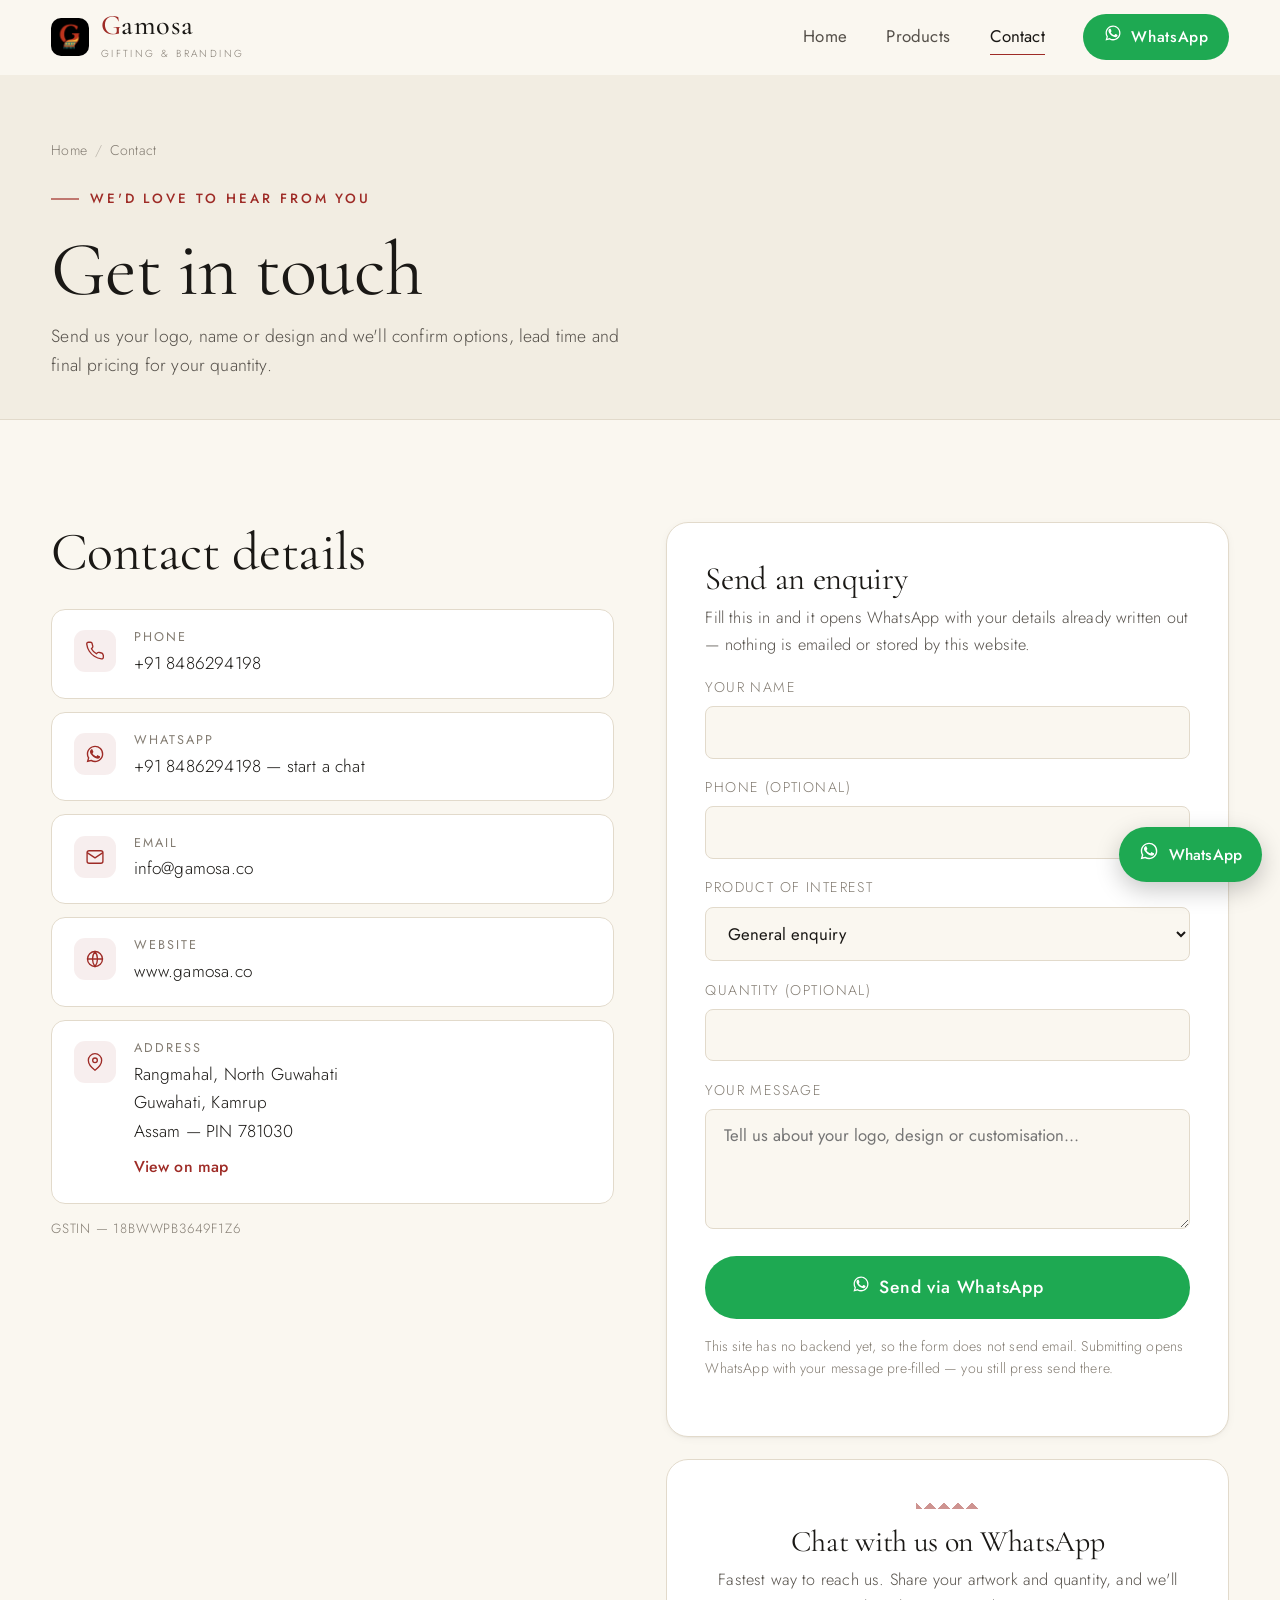
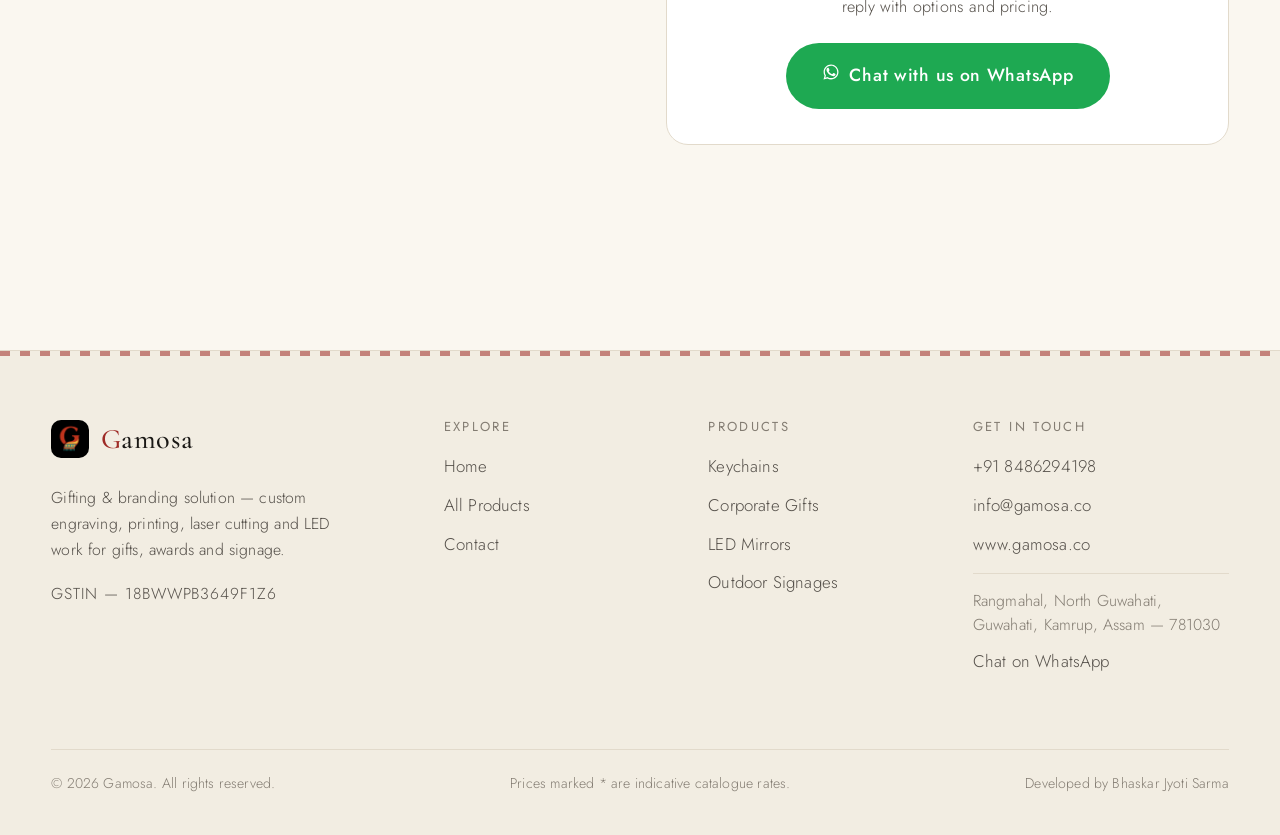
==== commit 4023e964: "Drop dark theme, use the real logo, and prepare for deploy Theme: remove the dark palette entirely. " ====
--- a/contact.html
+++ b/contact.html
@@ -5,8 +5,7 @@
 <meta name="viewport" content="width=device-width, initial-scale=1, viewport-fit=cover">
 <title>Contact Gamosa — North Guwahati, Assam | Order on WhatsApp</title>
 <meta name="description" content="Contact Gamosa in Rangmahal, North Guwahati, Assam for custom gifting and branding — call +91 8486294198, email info@gamosa.co, or chat with us on WhatsApp for pricing and order details.">
-<meta name="theme-color" content="#FAF7F0" media="(prefers-color-scheme: light)">
-<meta name="theme-color" content="#121110" media="(prefers-color-scheme: dark)">
+<meta name="theme-color" content="#FAF7F0">
 <link rel="canonical" href="https://www.gamosa.co/contact.html">
 
 <meta property="og:type" content="website">
@@ -14,23 +13,18 @@
 <meta property="og:title" content="Contact Gamosa — Order on WhatsApp">
 <meta property="og:description" content="Call +91 8486294198, email info@gamosa.co, or chat with us on WhatsApp for custom gifting and branding orders.">
 <meta property="og:url" content="https://www.gamosa.co/contact.html">
-<meta property="og:image" content="https://www.gamosa.co/assets/images/branding/og-cover.svg">
-<meta name="twitter:card" content="summary_large_image">
+<meta property="og:image" content="https://www.gamosa.co/assets/images/gamosa_logo.jpg">
+<meta property="og:image:width" content="640">
+<meta property="og:image:height" content="640">
+<meta property="og:image:alt" content="The Gamosa logo — a red letter G woven into an Assamese gamosa border">
+<meta name="twitter:card" content="summary">
 <meta name="twitter:title" content="Contact Gamosa — Order on WhatsApp">
 <meta name="twitter:description" content="Call, email or WhatsApp Gamosa for custom gifting and branding orders.">
 
-<link rel="icon" href="assets/images/branding/favicon.svg" type="image/svg+xml">
+<link rel="icon" href="assets/images/gamosa_logo.jpg" type="image/jpeg">
 <link rel="preconnect" href="https://fonts.googleapis.com">
 <link rel="preconnect" href="https://fonts.gstatic.com" crossorigin>
 <link href="https://fonts.googleapis.com/css2?family=Cormorant+Garamond:ital,wght@0,300;0,400;0,500;0,600;1,400&family=Jost:wght@300;400;500&display=swap" rel="stylesheet">
-<!-- Apply the saved theme before first paint to avoid a flash of the wrong palette -->
-<script>
-  try {
-    var t = localStorage.getItem("gamosa-theme");
-    if (!t) t = window.matchMedia("(prefers-color-scheme: dark)").matches ? "dark" : "light";
-    document.documentElement.setAttribute("data-theme", t);
-  } catch (e) { document.documentElement.setAttribute("data-theme", "light"); }
-</script>
 <link rel="stylesheet" href="css/style.css">
 <link rel="stylesheet" href="css/animations.css">
 <link rel="stylesheet" href="css/responsive.css">
@@ -62,7 +56,7 @@
 <header class="site-header">
   <div class="container nav">
     <a class="brand" href="index.html" aria-label="Gamosa — home">
-      <img class="brand__mark" src="assets/images/branding/logo.svg" alt="" width="38" height="38">
+      <img class="brand__mark" src="assets/images/gamosa_logo.jpg" alt="" width="38" height="38">
       <span>
         <span class="brand__name"><em>G</em>amosa</span>
         <span class="brand__tag">Gifting &amp; Branding</span>
@@ -74,7 +68,6 @@
       <a href="contact.html" aria-current="page">Contact</a>
     </nav>
     <div class="nav__actions">
-      <button type="button" class="icon-btn theme-toggle" aria-pressed="false" aria-label="Switch to dark mode"></button>
       <a class="btn btn--wa btn--sm btn--wa-desktop" href="https://wa.me/918486294198" data-wa>
         <span data-icon="whatsapp" aria-hidden="true"></span><span>WhatsApp</span>
       </a>
@@ -182,24 +175,6 @@
             </div>
           </div>
 
-          <!-- <div class="contact-item">
-            <span class="contact-item__icon" data-icon="clock" aria-hidden="true"></span>
-            <div>
-              <h3>Business hours</h3>
-              <p class="pending">Not listed in the 2026 catalogue — please ask us on WhatsApp.</p>
-            </div>
-          </div> -->
-
-        </div>
-
-        <div class="placeholder-note">
-          <span data-icon="info" aria-hidden="true"></span>
-          <p>
-            <strong>Still to add:</strong> business hours and social media profiles
-            have not been supplied, so nothing has been filled in for them. Add them in
-            <code>contact.html</code> and in <code>SITE</code> inside
-            <code>js/products.js</code> once confirmed.
-          </p>
         </div>
 
         <p class="footer__gst">GSTIN — 18BWWPB3649F1Z6</p>
@@ -272,7 +247,7 @@
   <div class="container footer__inner">
     <div class="footer__about">
       <a class="brand" href="index.html">
-        <img class="brand__mark" src="assets/images/branding/logo.svg" alt="" width="38" height="38">
+        <img class="brand__mark" src="assets/images/gamosa_logo.jpg" alt="" width="38" height="38">
         <span class="brand__name"><em>G</em>amosa</span>
       </a>
       <p>Gifting &amp; branding solution — custom engraving, printing, laser cutting and LED work for gifts, awards and signage.</p>
@@ -310,6 +285,7 @@
     <div class="footer__bottom">
       <p>&copy; <span data-year>2026</span> Gamosa. All rights reserved.</p>
       <p>Prices marked * are indicative catalogue rates.</p>
+      <p class="footer__credit">Developed by Bhaskar Jyoti Sarma</p>
     </div>
   </div>
 </footer>
--- a/css/style.css
+++ b/css/style.css
@@ -1,6 +1,6 @@
 /* ==========================================================================
    Gamosa — Core stylesheet
-   1.  Design tokens (light + dark)
+   1.  Design tokens
    2.  Reset & base
    3.  Layout primitives
    4.  Gamosa-inspired decorative elements
@@ -19,7 +19,7 @@
 
 /* ---------------------------------------------- 1. Design tokens --------- */
 :root {
-  /* Light mode — ivory, charcoal, muted Assamese red */
+  /* Ivory, charcoal, muted Assamese red */
   --bg:            #FAF7F0;
   --bg-alt:        #F2EDE2;
   --surface:       #FFFFFF;
@@ -62,36 +62,6 @@
   --dur: 0.45s;
 
   color-scheme: light;
-}
-
-[data-theme="dark"] {
-  --bg:            #121110;
-  --bg-alt:        #191715;
-  --surface:       #1C1A18;
-  --surface-sunk:  #211F1C;
-  --text:          #F3EFE7;
-  --text-soft:     #B5ADA1;
-  --text-faint:    #8B837A;
-  --line:          #2E2B27;
-  --line-strong:   #413C36;
-
-  --accent:        #D1615A;
-  --accent-hover:  #E0766F;
-  --accent-soft:   rgba(209, 97, 90, 0.12);
-  --accent-ring:   rgba(209, 97, 90, 0.38);
-  --gold:          #C5A469;
-  --earth:         #A08D73;
-
-  --whatsapp:      #25C463;
-  --whatsapp-hover:#3FD378;
-
-  --shadow-sm: 0 1px 2px rgba(0, 0, 0, 0.4);
-  --shadow-md: 0 4px 12px rgba(0, 0, 0, 0.35), 0 12px 32px rgba(0, 0, 0, 0.35);
-  --shadow-lg: 0 8px 24px rgba(0, 0, 0, 0.4), 0 24px 60px rgba(0, 0, 0, 0.45);
-
-  --header-bg: rgba(18, 17, 16, 0.72);
-
-  color-scheme: dark;
 }
 
 /* ---------------------------------------------- 2. Reset & base ---------- */
@@ -409,6 +379,10 @@
   width: 38px;
   height: 38px;
   flex: none;
+  /* The logo ships on its own dark ground, so round it into a badge that sits
+     on the ivory page the way the favicon does. */
+  border-radius: 10px;
+  object-fit: cover;
 }
 .brand__name {
   font-family: var(--font-display);
@@ -489,10 +463,6 @@
 }
 .icon-btn svg { width: 19px; height: 19px; }
 
-/* Theme toggle icon swap */
-.theme-toggle .icon-moon { display: none; }
-[data-theme="dark"] .theme-toggle .icon-sun { display: none; }
-[data-theme="dark"] .theme-toggle .icon-moon { display: block; }
 
 /* Hamburger */
 .nav__burger { display: none; }
@@ -847,21 +817,6 @@
   color: var(--text-faint);
 }
 
-.placeholder-note {
-  display: flex;
-  gap: 0.7rem;
-  align-items: flex-start;
-  margin-top: 1.75rem;
-  padding: 0.9rem 1.1rem;
-  border: 1px dashed var(--line-strong);
-  border-radius: var(--radius-sm);
-  background: var(--surface-sunk);
-  font-size: 0.82rem;
-  line-height: 1.5;
-  color: var(--text-faint);
-}
-.placeholder-note svg { width: 16px; height: 16px; flex: none; margin-top: 2px; }
-.placeholder-note p { margin: 0; }
 
 /* Why choose us */
 .why-grid {
@@ -1378,11 +1333,6 @@
 }
 .contact-item p { margin: 0; font-size: 0.98rem; }
 .contact-item a:hover { color: var(--accent); }
-.contact-item .pending {
-  font-size: 0.88rem;
-  color: var(--text-faint);
-  font-style: italic;
-}
 
 .form-card {
   background: var(--surface);
@@ -1512,6 +1462,9 @@
   color: var(--text-faint);
 }
 .footer__bottom a:hover { color: var(--accent); }
+
+/* Keeps the developer credit on one line when the footer row wraps. */
+.footer__credit { white-space: nowrap; }
 
 /* ---------------------------------------------- 14. Floating WhatsApp ---- */
 .wa-float {
--- a/css/animations.css
+++ b/css/animations.css
@@ -121,18 +121,6 @@
 }
 .skeleton--card { aspect-ratio: 3 / 4; }
 
-/* ---------------------------------------------- Theme transition --------- */
-/* Applied briefly by main.js while the palette swaps, so colours cross-fade
-   instead of snapping. */
-html.theme-transition,
-html.theme-transition *,
-html.theme-transition *::before,
-html.theme-transition *::after {
-  transition: background-color 0.4s var(--ease),
-              border-color 0.4s var(--ease),
-              color 0.4s var(--ease) !important;
-}
-
 /* ---------------------------------------------- Reduced motion ----------- */
 @media (prefers-reduced-motion: reduce) {
   html { scroll-behavior: auto; }
